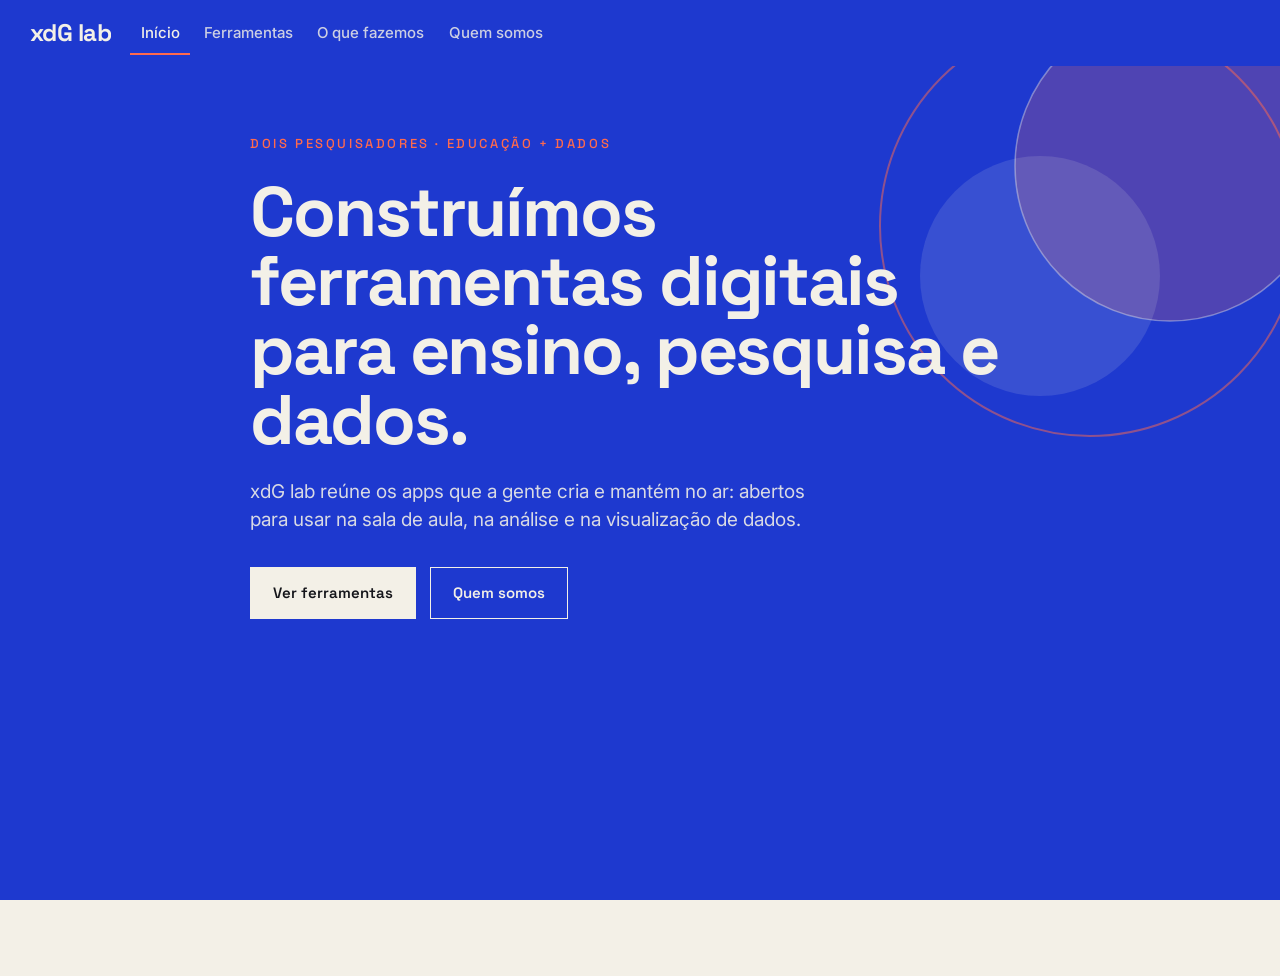
==== index.html @ 33dba86f "Deploy inicial do site xdG lab (gh-pages)" ====
<!DOCTYPE html>
<html xmlns="http://www.w3.org/1999/xhtml" lang="pt-BR" xml:lang="pt-BR"><head>

<meta charset="utf-8">
<meta name="generator" content="quarto-1.9.38">

<meta name="viewport" content="width=device-width, initial-scale=1.0, user-scalable=yes">


<title>xdG lab — ferramentas digitais para ensino, pesquisa e dados – xdG lab</title>
<style>
/* Default styles provided by pandoc.
** See https://pandoc.org/MANUAL.html#variables-for-html for config info.
*/
code{white-space: pre-wrap;}
span.smallcaps{font-variant: small-caps;}
div.columns{display: flex; gap: min(4vw, 1.5em);}
div.column{flex: auto; overflow-x: auto;}
div.hanging-indent{margin-left: 1.5em; text-indent: -1.5em;}
ul.task-list{list-style: none;}
ul.task-list li input[type="checkbox"] {
  width: 0.8em;
  margin: 0 0.8em 0.2em -1em; /* quarto-specific, see https://github.com/quarto-dev/quarto-cli/issues/4556 */ 
  vertical-align: middle;
}
</style>


<script src="site_libs/quarto-nav/quarto-nav.js"></script>
<script src="site_libs/clipboard/clipboard.min.js"></script>
<script src="site_libs/quarto-search/autocomplete.umd.js"></script>
<script src="site_libs/quarto-search/fuse.min.js"></script>
<script src="site_libs/quarto-search/quarto-search.js"></script>
<meta name="quarto:offset" content="./">
<script src="site_libs/quarto-html/quarto.js" type="module"></script>
<script src="site_libs/quarto-html/tabsets/tabsets.js" type="module"></script>
<script src="site_libs/quarto-html/popper.min.js"></script>
<script src="site_libs/quarto-html/tippy.umd.min.js"></script>
<script src="site_libs/quarto-html/anchor.min.js"></script>
<link href="site_libs/quarto-html/tippy.css" rel="stylesheet">
<link href="site_libs/quarto-html/quarto-syntax-highlighting-15634bcf2e68342d4ad2dfa704d543f6.css" rel="stylesheet" id="quarto-text-highlighting-styles">
<script src="site_libs/bootstrap/bootstrap.min.js"></script>
<link href="site_libs/bootstrap/bootstrap-icons.css" rel="stylesheet">
<link href="site_libs/bootstrap/bootstrap-c46c8cdd0ea14adbdbddeba0105f7c5a.min.css" rel="stylesheet" append-hash="true" id="quarto-bootstrap" data-mode="light">
<script id="quarto-search-options" type="application/json">{
  "location": "navbar",
  "copy-button": false,
  "collapse-after": 3,
  "panel-placement": "end",
  "type": "overlay",
  "limit": 50,
  "keyboard-shortcut": [
    "f",
    "/",
    "s"
  ],
  "show-item-context": false,
  "language": {
    "search-no-results-text": "Nenhum resultado",
    "search-matching-documents-text": "documentos correspondentes",
    "search-copy-link-title": "Copiar link para a busca",
    "search-hide-matches-text": "Esconder correspondências adicionais",
    "search-more-match-text": "mais correspondência neste documento",
    "search-more-matches-text": "mais correspondências neste documento",
    "search-clear-button-title": "Limpar",
    "search-text-placeholder": "",
    "search-detached-cancel-button-title": "Cancelar",
    "search-submit-button-title": "Enviar",
    "search-label": "Procurar"
  }
}</script>


</head>

<body class="nav-fixed quarto-light">

<div id="quarto-search-results"></div>
  <header id="quarto-header" class="headroom fixed-top">
    <nav class="navbar navbar-expand-lg " data-bs-theme="dark">
      <div class="navbar-container container-fluid">
      <div class="navbar-brand-container mx-auto">
    <a class="navbar-brand" href="./index.html">
    <span class="navbar-title">xdG lab</span>
    </a>
  </div>
            <div id="quarto-search" class="" title="Procurar"></div>
          <button class="navbar-toggler" type="button" data-bs-toggle="collapse" data-bs-target="#navbarCollapse" aria-controls="navbarCollapse" role="menu" aria-expanded="false" aria-label="Alternar de navegação" onclick="if (window.quartoToggleHeadroom) { window.quartoToggleHeadroom(); }">
  <span class="navbar-toggler-icon"></span>
</button>
          <div class="collapse navbar-collapse" id="navbarCollapse">
            <ul class="navbar-nav navbar-nav-scroll me-auto">
  <li class="nav-item">
    <a class="nav-link active" href="./index.html" aria-current="page"> 
<span class="menu-text">Início</span></a>
  </li>  
  <li class="nav-item">
    <a class="nav-link" href="./ferramentas.html"> 
<span class="menu-text">Ferramentas</span></a>
  </li>  
  <li class="nav-item">
    <a class="nav-link" href="./fazemos.html"> 
<span class="menu-text">O que fazemos</span></a>
  </li>  
  <li class="nav-item">
    <a class="nav-link" href="./quem.html"> 
<span class="menu-text">Quem somos</span></a>
  </li>  
</ul>
          </div> <!-- /navcollapse -->
            <div class="quarto-navbar-tools">
</div>
      </div> <!-- /container-fluid -->
    </nav>
</header>
<!-- content -->
<div id="quarto-content" class="quarto-container page-columns page-rows-contents page-layout-full page-navbar">
<!-- sidebar -->
<!-- margin-sidebar -->
    
<!-- main -->
<main class="content column-page" id="quarto-document-content"><header id="title-block-header" class="quarto-title-block"></header>




<div class="band home">
  <svg class="motif" width="560" height="560" viewbox="0 0 560 560" fill="none" aria-hidden="true">
    <circle cx="280" cy="280" r="210" stroke="#FF6A4D" stroke-width="2" opacity="0.5"></circle>
    <circle cx="360" cy="220" r="155" fill="#FF6A4D" opacity="0.22"></circle>
    <circle cx="230" cy="330" r="120" fill="#F3F0E7" opacity="0.12"></circle>
    <circle cx="360" cy="220" r="155" stroke="#F3F0E7" stroke-width="1.5" opacity="0.4"></circle>
  </svg>
  <div class="wrap band-inner">
    <div class="kicker">Dois pesquisadores · educação + dados</div>
    <h1>Construímos ferramentas digitais para ensino, pesquisa e dados.</h1>
    <p>xdG lab reúne os apps que a gente cria e mantém no ar: abertos para usar na sala de aula, na análise e na visualização de dados.</p>
    <div class="btn-row">
      <a class="btn-xdg" href="ferramentas.html">Ver ferramentas</a>
      <a class="btn-xdg ghost" href="quem.html">Quem somos</a>
    </div>
  </div>
</div>



</main> <!-- /main -->
<script id="quarto-html-after-body" type="application/javascript">
  window.document.addEventListener("DOMContentLoaded", function (event) {
    const icon = "";
    const anchorJS = new window.AnchorJS();
    anchorJS.options = {
      placement: 'right',
      icon: icon
    };
    anchorJS.add('.anchored');
    const isCodeAnnotation = (el) => {
      for (const clz of el.classList) {
        if (clz.startsWith('code-annotation-')) {                     
          return true;
        }
      }
      return false;
    }
    const onCopySuccess = function(e) {
      // button target
      const button = e.trigger;
      // don't keep focus
      button.blur();
      // flash "checked"
      button.classList.add('code-copy-button-checked');
      var currentTitle = button.getAttribute("title");
      button.setAttribute("title", "Copiada");
      let tooltip;
      if (window.bootstrap) {
        button.setAttribute("data-bs-toggle", "tooltip");
        button.setAttribute("data-bs-placement", "left");
        button.setAttribute("data-bs-title", "Copiada");
        tooltip = new bootstrap.Tooltip(button, 
          { trigger: "manual", 
            customClass: "code-copy-button-tooltip",
            offset: [0, -8]});
        tooltip.show();    
      }
      setTimeout(function() {
        if (tooltip) {
          tooltip.hide();
          button.removeAttribute("data-bs-title");
          button.removeAttribute("data-bs-toggle");
          button.removeAttribute("data-bs-placement");
        }
        button.setAttribute("title", currentTitle);
        button.classList.remove('code-copy-button-checked');
      }, 1000);
      // clear code selection
      e.clearSelection();
    }
    const getTextToCopy = function(trigger) {
      const outerScaffold = trigger.parentElement.cloneNode(true);
      const codeEl = outerScaffold.querySelector('code');
      for (const childEl of codeEl.children) {
        if (isCodeAnnotation(childEl)) {
          childEl.remove();
        }
      }
      return codeEl.innerText;
    }
    const clipboard = new window.ClipboardJS('.code-copy-button:not([data-in-quarto-modal])', {
      text: getTextToCopy
    });
    clipboard.on('success', onCopySuccess);
    if (window.document.getElementById('quarto-embedded-source-code-modal')) {
      const clipboardModal = new window.ClipboardJS('.code-copy-button[data-in-quarto-modal]', {
        text: getTextToCopy,
        container: window.document.getElementById('quarto-embedded-source-code-modal')
      });
      clipboardModal.on('success', onCopySuccess);
    }
      var localhostRegex = new RegExp(/^(?:http|https):\/\/localhost\:?[0-9]*\//);
      var mailtoRegex = new RegExp(/^mailto:/);
        var filterRegex = new RegExp("https:\/\/xdglab\.dev");
      var isInternal = (href) => {
          return filterRegex.test(href) || localhostRegex.test(href) || mailtoRegex.test(href);
      }
      // Inspect non-navigation links and adorn them if external
     var links = window.document.querySelectorAll('a[href]:not(.nav-link):not(.navbar-brand):not(.toc-action):not(.sidebar-link):not(.sidebar-item-toggle):not(.pagination-link):not(.no-external):not([aria-hidden]):not(.dropdown-item):not(.quarto-navigation-tool):not(.about-link)');
      for (var i=0; i<links.length; i++) {
        const link = links[i];
        if (!isInternal(link.href)) {
          // undo the damage that might have been done by quarto-nav.js in the case of
          // links that we want to consider external
          if (link.dataset.originalHref !== undefined) {
            link.href = link.dataset.originalHref;
          }
        }
      }
    function tippyHover(el, contentFn, onTriggerFn, onUntriggerFn) {
      const config = {
        allowHTML: true,
        maxWidth: 500,
        delay: 100,
        arrow: false,
        appendTo: function(el) {
            return el.parentElement;
        },
        interactive: true,
        interactiveBorder: 10,
        theme: 'quarto',
        placement: 'bottom-start',
      };
      if (contentFn) {
        config.content = contentFn;
      }
      if (onTriggerFn) {
        config.onTrigger = onTriggerFn;
      }
      if (onUntriggerFn) {
        config.onUntrigger = onUntriggerFn;
      }
      window.tippy(el, config); 
    }
    const noterefs = window.document.querySelectorAll('a[role="doc-noteref"]');
    for (var i=0; i<noterefs.length; i++) {
      const ref = noterefs[i];
      tippyHover(ref, function() {
        // use id or data attribute instead here
        let href = ref.getAttribute('data-footnote-href') || ref.getAttribute('href');
        try { href = new URL(href).hash; } catch {}
        const id = href.replace(/^#\/?/, "");
        const note = window.document.getElementById(id);
        if (note) {
          return note.innerHTML;
        } else {
          return "";
        }
      });
    }
    const xrefs = window.document.querySelectorAll('a.quarto-xref');
    const processXRef = (id, note) => {
      // Strip column container classes
      const stripColumnClz = (el) => {
        el.classList.remove("page-full", "page-columns");
        if (el.children) {
          for (const child of el.children) {
            stripColumnClz(child);
          }
        }
      }
      stripColumnClz(note)
      if (id === null || id.startsWith('sec-')) {
        // Special case sections, only their first couple elements
        const container = document.createElement("div");
        if (note.children && note.children.length > 2) {
          container.appendChild(note.children[0].cloneNode(true));
          for (let i = 1; i < note.children.length; i++) {
            const child = note.children[i];
            if (child.tagName === "P" && child.innerText === "") {
              continue;
            } else {
              container.appendChild(child.cloneNode(true));
              break;
            }
          }
          if (window.Quarto?.typesetMath) {
            window.Quarto.typesetMath(container);
          }
          return container.innerHTML
        } else {
          if (window.Quarto?.typesetMath) {
            window.Quarto.typesetMath(note);
          }
          return note.innerHTML;
        }
      } else {
        // Remove any anchor links if they are present
        const anchorLink = note.querySelector('a.anchorjs-link');
        if (anchorLink) {
          anchorLink.remove();
        }
        if (window.Quarto?.typesetMath) {
          window.Quarto.typesetMath(note);
        }
        if (note.classList.contains("callout")) {
          return note.outerHTML;
        } else {
          return note.innerHTML;
        }
      }
    }
    for (var i=0; i<xrefs.length; i++) {
      const xref = xrefs[i];
      tippyHover(xref, undefined, function(instance) {
        instance.disable();
        let url = xref.getAttribute('href');
        let hash = undefined; 
        if (url.startsWith('#')) {
          hash = url;
        } else {
          try { hash = new URL(url).hash; } catch {}
        }
        if (hash) {
          const id = hash.replace(/^#\/?/, "");
          const note = window.document.getElementById(id);
          if (note !== null) {
            try {
              const html = processXRef(id, note.cloneNode(true));
              instance.setContent(html);
            } finally {
              instance.enable();
              instance.show();
            }
          } else {
            // See if we can fetch this
            fetch(url.split('#')[0])
            .then(res => res.text())
            .then(html => {
              const parser = new DOMParser();
              const htmlDoc = parser.parseFromString(html, "text/html");
              const note = htmlDoc.getElementById(id);
              if (note !== null) {
                const html = processXRef(id, note);
                instance.setContent(html);
              } 
            }).finally(() => {
              instance.enable();
              instance.show();
            });
          }
        } else {
          // See if we can fetch a full url (with no hash to target)
          // This is a special case and we should probably do some content thinning / targeting
          fetch(url)
          .then(res => res.text())
          .then(html => {
            const parser = new DOMParser();
            const htmlDoc = parser.parseFromString(html, "text/html");
            const note = htmlDoc.querySelector('main.content');
            if (note !== null) {
              // This should only happen for chapter cross references
              // (since there is no id in the URL)
              // remove the first header
              if (note.children.length > 0 && note.children[0].tagName === "HEADER") {
                note.children[0].remove();
              }
              const html = processXRef(null, note);
              instance.setContent(html);
            } 
          }).finally(() => {
            instance.enable();
            instance.show();
          });
        }
      }, function(instance) {
      });
    }
        let selectedAnnoteEl;
        const selectorForAnnotation = ( cell, annotation) => {
          let cellAttr = 'data-code-cell="' + cell + '"';
          let lineAttr = 'data-code-annotation="' +  annotation + '"';
          const selector = 'span[' + cellAttr + '][' + lineAttr + ']';
          return selector;
        }
        const selectCodeLines = (annoteEl) => {
          const doc = window.document;
          const targetCell = annoteEl.getAttribute("data-target-cell");
          const targetAnnotation = annoteEl.getAttribute("data-target-annotation");
          const annoteSpan = window.document.querySelector(selectorForAnnotation(targetCell, targetAnnotation));
          const lines = annoteSpan.getAttribute("data-code-lines").split(",");
          const lineIds = lines.map((line) => {
            return targetCell + "-" + line;
          })
          let top = null;
          let height = null;
          let parent = null;
          if (lineIds.length > 0) {
              //compute the position of the single el (top and bottom and make a div)
              const el = window.document.getElementById(lineIds[0]);
              top = el.offsetTop;
              height = el.offsetHeight;
              parent = el.parentElement.parentElement;
            if (lineIds.length > 1) {
              const lastEl = window.document.getElementById(lineIds[lineIds.length - 1]);
              const bottom = lastEl.offsetTop + lastEl.offsetHeight;
              height = bottom - top;
            }
            if (top !== null && height !== null && parent !== null) {
              // cook up a div (if necessary) and position it 
              let div = window.document.getElementById("code-annotation-line-highlight");
              if (div === null) {
                div = window.document.createElement("div");
                div.setAttribute("id", "code-annotation-line-highlight");
                div.style.position = 'absolute';
                parent.appendChild(div);
              }
              div.style.top = top - 2 + "px";
              div.style.height = height + 4 + "px";
              div.style.left = 0;
              let gutterDiv = window.document.getElementById("code-annotation-line-highlight-gutter");
              if (gutterDiv === null) {
                gutterDiv = window.document.createElement("div");
                gutterDiv.setAttribute("id", "code-annotation-line-highlight-gutter");
                gutterDiv.style.position = 'absolute';
                const codeCell = window.document.getElementById(targetCell);
                const gutter = codeCell.querySelector('.code-annotation-gutter');
                gutter.appendChild(gutterDiv);
              }
              gutterDiv.style.top = top - 2 + "px";
              gutterDiv.style.height = height + 4 + "px";
            }
            selectedAnnoteEl = annoteEl;
          }
        };
        const unselectCodeLines = () => {
          const elementsIds = ["code-annotation-line-highlight", "code-annotation-line-highlight-gutter"];
          elementsIds.forEach((elId) => {
            const div = window.document.getElementById(elId);
            if (div) {
              div.remove();
            }
          });
          selectedAnnoteEl = undefined;
        };
          // Handle positioning of the toggle
      window.addEventListener(
        "resize",
        throttle(() => {
          elRect = undefined;
          if (selectedAnnoteEl) {
            selectCodeLines(selectedAnnoteEl);
          }
        }, 10)
      );
      function throttle(fn, ms) {
      let throttle = false;
      let timer;
        return (...args) => {
          if(!throttle) { // first call gets through
              fn.apply(this, args);
              throttle = true;
          } else { // all the others get throttled
              if(timer) clearTimeout(timer); // cancel #2
              timer = setTimeout(() => {
                fn.apply(this, args);
                timer = throttle = false;
              }, ms);
          }
        };
      }
        // Attach click handler to the DT
        const annoteDls = window.document.querySelectorAll('dt[data-target-cell]');
        for (const annoteDlNode of annoteDls) {
          annoteDlNode.addEventListener('click', (event) => {
            const clickedEl = event.target;
            if (clickedEl !== selectedAnnoteEl) {
              unselectCodeLines();
              const activeEl = window.document.querySelector('dt[data-target-cell].code-annotation-active');
              if (activeEl) {
                activeEl.classList.remove('code-annotation-active');
              }
              selectCodeLines(clickedEl);
              clickedEl.classList.add('code-annotation-active');
            } else {
              // Unselect the line
              unselectCodeLines();
              clickedEl.classList.remove('code-annotation-active');
            }
          });
        }
    const findCites = (el) => {
      const parentEl = el.parentElement;
      if (parentEl) {
        const cites = parentEl.dataset.cites;
        if (cites) {
          return {
            el,
            cites: cites.split(' ')
          };
        } else {
          return findCites(el.parentElement)
        }
      } else {
        return undefined;
      }
    };
    var bibliorefs = window.document.querySelectorAll('a[role="doc-biblioref"]');
    for (var i=0; i<bibliorefs.length; i++) {
      const ref = bibliorefs[i];
      const citeInfo = findCites(ref);
      if (citeInfo) {
        tippyHover(citeInfo.el, function() {
          var popup = window.document.createElement('div');
          citeInfo.cites.forEach(function(cite) {
            var citeDiv = window.document.createElement('div');
            citeDiv.classList.add('hanging-indent');
            citeDiv.classList.add('csl-entry');
            var biblioDiv = window.document.getElementById('ref-' + cite);
            if (biblioDiv) {
              citeDiv.innerHTML = biblioDiv.innerHTML;
            }
            popup.appendChild(citeDiv);
          });
          return popup.innerHTML;
        });
      }
    }
  });
  </script>
</div> <!-- /content -->
<footer class="footer">
  <div class="nav-footer">
    <div class="nav-footer-left">
<p>xdG lab · xdglab.dev</p>
</div>   
    <div class="nav-footer-center">
      &nbsp;
    </div>
    <div class="nav-footer-right">
<p>Gabriel Fortes · Leonardo Soares e Silva</p>
</div>
  </div>
</footer>




</body></html>
---- site_libs/quarto-html/tippy.css ----
.tippy-box[data-animation=fade][data-state=hidden]{opacity:0}[data-tippy-root]{max-width:calc(100vw - 10px)}.tippy-box{position:relative;background-color:#333;color:#fff;border-radius:4px;font-size:14px;line-height:1.4;white-space:normal;outline:0;transition-property:transform,visibility,opacity}.tippy-box[data-placement^=top]>.tippy-arrow{bottom:0}.tippy-box[data-placement^=top]>.tippy-arrow:before{bottom:-7px;left:0;border-width:8px 8px 0;border-top-color:initial;transform-origin:center top}.tippy-box[data-placement^=bottom]>.tippy-arrow{top:0}.tippy-box[data-placement^=bottom]>.tippy-arrow:before{top:-7px;left:0;border-width:0 8px 8px;border-bottom-color:initial;transform-origin:center bottom}.tippy-box[data-placement^=left]>.tippy-arrow{right:0}.tippy-box[data-placement^=left]>.tippy-arrow:before{border-width:8px 0 8px 8px;border-left-color:initial;right:-7px;transform-origin:center left}.tippy-box[data-placement^=right]>.tippy-arrow{left:0}.tippy-box[data-placement^=right]>.tippy-arrow:before{left:-7px;border-width:8px 8px 8px 0;border-right-color:initial;transform-origin:center right}.tippy-box[data-inertia][data-state=visible]{transition-timing-function:cubic-bezier(.54,1.5,.38,1.11)}.tippy-arrow{width:16px;height:16px;color:#333}.tippy-arrow:before{content:"";position:absolute;border-color:transparent;border-style:solid}.tippy-content{position:relative;padding:5px 9px;z-index:1}
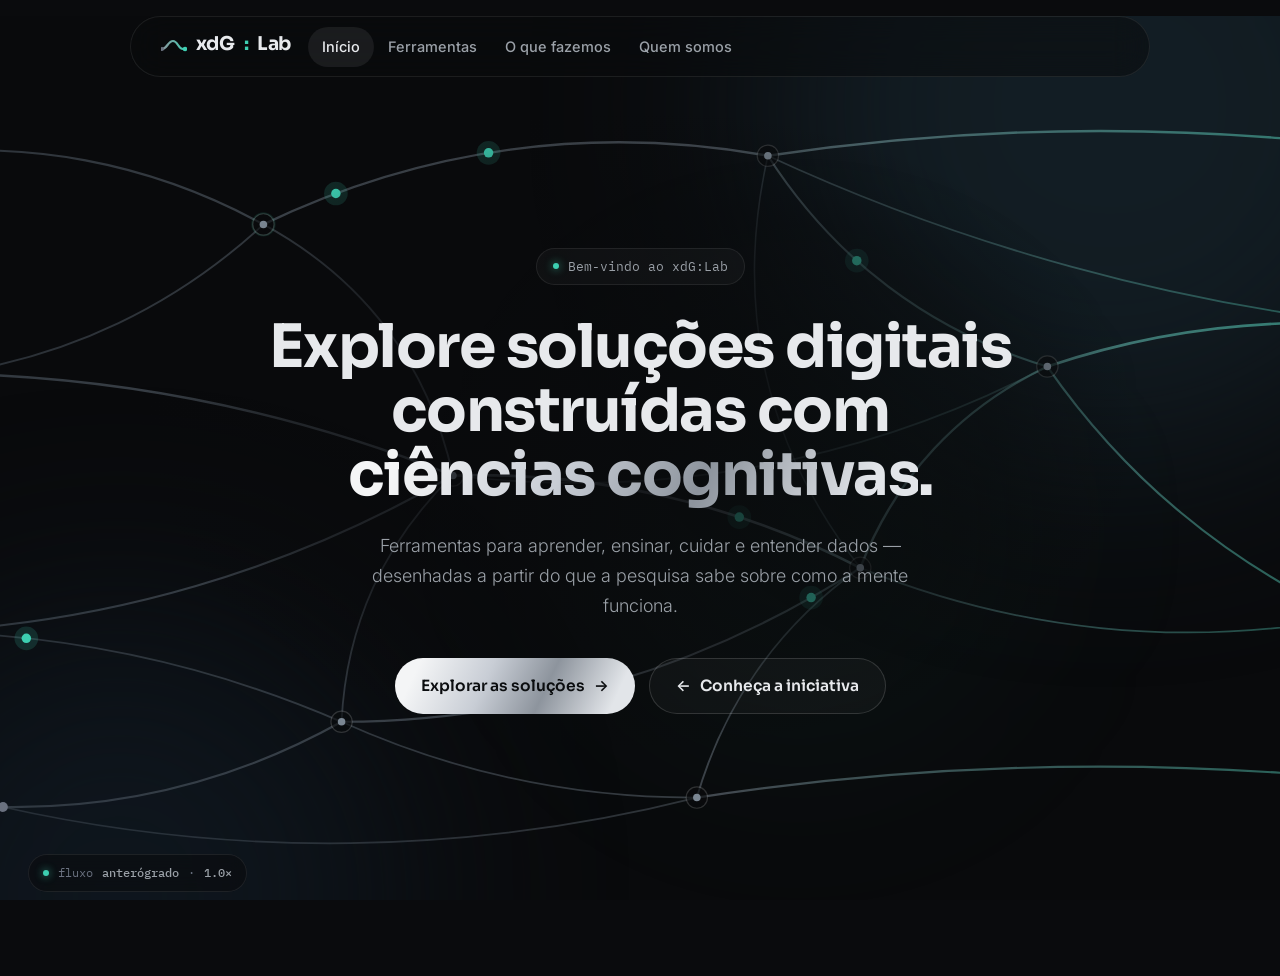
==== commit 7c227d2c: "Built site for gh-pages" ====
--- a/index.html
+++ b/index.html
@@ -7,7 +7,7 @@
 <meta name="viewport" content="width=device-width, initial-scale=1.0, user-scalable=yes">
 
 
-<title>xdG lab — ferramentas digitais para ensino, pesquisa e dados – xdG lab</title>
+<title>xdG:Lab — soluções digitais construídas com ciências cognitivas – xdG:Lab</title>
 <style>
 /* Default styles provided by pandoc.
 ** See https://pandoc.org/MANUAL.html#variables-for-html for config info.
@@ -27,34 +27,19 @@
 
 
 <script src="site_libs/quarto-nav/quarto-nav.js"></script>
+<link href="./assets/favicon.svg" rel="icon" type="image/svg+xml">
 <script src="site_libs/clipboard/clipboard.min.js"></script>
-<script src="site_libs/quarto-search/autocomplete.umd.js"></script>
-<script src="site_libs/quarto-search/fuse.min.js"></script>
-<script src="site_libs/quarto-search/quarto-search.js"></script>
-<meta name="quarto:offset" content="./">
 <script src="site_libs/quarto-html/quarto.js" type="module"></script>
 <script src="site_libs/quarto-html/tabsets/tabsets.js" type="module"></script>
 <script src="site_libs/quarto-html/popper.min.js"></script>
 <script src="site_libs/quarto-html/tippy.umd.min.js"></script>
 <script src="site_libs/quarto-html/anchor.min.js"></script>
 <link href="site_libs/quarto-html/tippy.css" rel="stylesheet">
-<link href="site_libs/quarto-html/quarto-syntax-highlighting-15634bcf2e68342d4ad2dfa704d543f6.css" rel="stylesheet" id="quarto-text-highlighting-styles">
+<link href="site_libs/quarto-html/quarto-syntax-highlighting-dark-9e5dea15725d1dadfc448f6c22449bb8.css" rel="stylesheet" id="quarto-text-highlighting-styles">
 <script src="site_libs/bootstrap/bootstrap.min.js"></script>
 <link href="site_libs/bootstrap/bootstrap-icons.css" rel="stylesheet">
-<link href="site_libs/bootstrap/bootstrap-c46c8cdd0ea14adbdbddeba0105f7c5a.min.css" rel="stylesheet" append-hash="true" id="quarto-bootstrap" data-mode="light">
+<link href="site_libs/bootstrap/bootstrap-858a66b7490a17a7d3093906fb825fa9.min.css" rel="stylesheet" append-hash="true" id="quarto-bootstrap" data-mode="dark">
 <script id="quarto-search-options" type="application/json">{
-  "location": "navbar",
-  "copy-button": false,
-  "collapse-after": 3,
-  "panel-placement": "end",
-  "type": "overlay",
-  "limit": 50,
-  "keyboard-shortcut": [
-    "f",
-    "/",
-    "s"
-  ],
-  "show-item-context": false,
   "language": {
     "search-no-results-text": "Nenhum resultado",
     "search-matching-documents-text": "documentos correspondentes",
@@ -71,6 +56,16 @@
 }</script>
 
 
+<meta property="og:title" content="xdG:Lab — soluções digitais construídas com ciências cognitivas">
+<meta property="og:image" content="https://gabrielfortes-xdglab.github.io/assets/og.png">
+<meta property="og:site_name" content="xdG:Lab">
+<meta property="og:image:height" content="630">
+<meta property="og:image:width" content="1200">
+<meta name="twitter:title" content="xdG:Lab — soluções digitais construídas com ciências cognitivas">
+<meta name="twitter:image" content="https://gabrielfortes-xdglab.github.io/assets/og.png">
+<meta name="twitter:image-height" content="630">
+<meta name="twitter:image-width" content="1200">
+<meta name="twitter:card" content="summary_large_image">
 </head>
 
 <body class="nav-fixed quarto-light">
@@ -81,10 +76,9 @@
       <div class="navbar-container container-fluid">
       <div class="navbar-brand-container mx-auto">
     <a class="navbar-brand" href="./index.html">
-    <span class="navbar-title">xdG lab</span>
+    <span class="navbar-title">xdG:Lab</span>
     </a>
   </div>
-            <div id="quarto-search" class="" title="Procurar"></div>
           <button class="navbar-toggler" type="button" data-bs-toggle="collapse" data-bs-target="#navbarCollapse" aria-controls="navbarCollapse" role="menu" aria-expanded="false" aria-label="Alternar de navegação" onclick="if (window.quartoToggleHeadroom) { window.quartoToggleHeadroom(); }">
   <span class="navbar-toggler-icon"></span>
 </button>
@@ -125,26 +119,36 @@
 
 
 <div class="band home">
-  <svg class="motif" width="560" height="560" viewbox="0 0 560 560" fill="none" aria-hidden="true">
-    <circle cx="280" cy="280" r="210" stroke="#FF6A4D" stroke-width="2" opacity="0.5"></circle>
-    <circle cx="360" cy="220" r="155" fill="#FF6A4D" opacity="0.22"></circle>
-    <circle cx="230" cy="330" r="120" fill="#F3F0E7" opacity="0.12"></circle>
-    <circle cx="360" cy="220" r="155" stroke="#F3F0E7" stroke-width="1.5" opacity="0.4"></circle>
-  </svg>
-  <div class="wrap band-inner">
-    <div class="kicker">Dois pesquisadores · educação + dados</div>
-    <h1>Construímos ferramentas digitais para ensino, pesquisa e dados.</h1>
-    <p>xdG lab reúne os apps que a gente cria e mantém no ar: abertos para usar na sala de aula, na análise e na visualização de dados.</p>
+  <div class="fog"><i class="f1"></i><i class="f2"></i><i class="f3"></i></div>
+
+  <!-- A REDE: circuito × rede neural — fontes de aço à esquerda,
+       núcleos de encontro no centro, terminais de sinal à direita.
+       Conteúdo gerado por assets/js/network.js -->
+  <svg class="flownet" data-animate="pulses" viewbox="0 0 1440 760" preserveaspectratio="xMidYMid slice" fill="none" aria-hidden="true"></svg>
+
+  <div class="veil"></div>
+
+  <div class="hero-inner">
+    <div class="hello"><span class="dot"></span> Bem-vindo ao xdG:Lab</div>
+    <h1>Explore soluções digitais construídas com <span class="metal">ciências cognitivas</span>.</h1>
+    <p class="lead">Ferramentas para aprender, ensinar, cuidar e entender dados — desenhadas a partir do que a pesquisa sabe sobre como a mente funciona.</p>
     <div class="btn-row">
-      <a class="btn-xdg" href="ferramentas.html">Ver ferramentas</a>
-      <a class="btn-xdg ghost" href="quem.html">Quem somos</a>
+      <a class="btn-xdg" id="btn-explore" href="ferramentas.html">Explorar as soluções <span class="arr fwd">→</span></a>
+      <a class="btn-xdg ghost" id="btn-initiative" href="quem.html"><span class="arr bck">←</span> Conheça a iniciativa</a>
     </div>
   </div>
+
+  <!-- telemetria: o estado do fluxo, em linguagem de laboratório -->
+  <div class="telemetry" aria-hidden="true">
+    <span class="led"></span>
+    fluxo <b id="tele-dir">anterógrado</b> · <b id="tele-speed">1.0×</b>
+  </div>
 </div>
 
 
 
 </main> <!-- /main -->
+<script src="assets/js/network.js" defer=""></script>
 <script id="quarto-html-after-body" type="application/javascript">
   window.document.addEventListener("DOMContentLoaded", function (event) {
     const icon = "";
@@ -218,7 +222,7 @@
     }
       var localhostRegex = new RegExp(/^(?:http|https):\/\/localhost\:?[0-9]*\//);
       var mailtoRegex = new RegExp(/^mailto:/);
-        var filterRegex = new RegExp("https:\/\/xdglab\.dev");
+        var filterRegex = new RegExp("https:\/\/gabrielfortes-xdglab\.github\.io");
       var isInternal = (href) => {
           return filterRegex.test(href) || localhostRegex.test(href) || mailtoRegex.test(href);
       }
@@ -549,7 +553,7 @@
 <footer class="footer">
   <div class="nav-footer">
     <div class="nav-footer-left">
-<p>xdG lab · xdglab.dev</p>
+<p>xdG:Lab · xdglab.dev</p>
 </div>   
     <div class="nav-footer-center">
       &nbsp;
--- a/site_libs/quarto-html/quarto-syntax-highlighting-dark-9e5dea15725d1dadfc448f6c22449bb8.css
+++ b/site_libs/quarto-html/quarto-syntax-highlighting-dark-9e5dea15725d1dadfc448f6c22449bb8.css
@@ -0,0 +1,219 @@
+/* quarto syntax highlight colors */
+:root {
+  --quarto-hl-al-color: #f07178;
+  --quarto-hl-an-color: #d4d0ab;
+  --quarto-hl-at-color: #00e0e0;
+  --quarto-hl-bn-color: #d4d0ab;
+  --quarto-hl-bu-color: #abe338;
+  --quarto-hl-ch-color: #abe338;
+  --quarto-hl-co-color: #f8f8f2;
+  --quarto-hl-cv-color: #ffd700;
+  --quarto-hl-cn-color: #ffd700;
+  --quarto-hl-cf-color: #ffa07a;
+  --quarto-hl-dt-color: #ffa07a;
+  --quarto-hl-dv-color: #d4d0ab;
+  --quarto-hl-do-color: #f8f8f2;
+  --quarto-hl-er-color: #f07178;
+  --quarto-hl-ex-color: #00e0e0;
+  --quarto-hl-fl-color: #d4d0ab;
+  --quarto-hl-fu-color: #ffa07a;
+  --quarto-hl-im-color: #abe338;
+  --quarto-hl-in-color: #d4d0ab;
+  --quarto-hl-kw-color: #ffa07a;
+  --quarto-hl-op-color: #ffa07a;
+  --quarto-hl-ot-color: #00e0e0;
+  --quarto-hl-pp-color: #dcc6e0;
+  --quarto-hl-re-color: #00e0e0;
+  --quarto-hl-sc-color: #abe338;
+  --quarto-hl-ss-color: #abe338;
+  --quarto-hl-st-color: #abe338;
+  --quarto-hl-va-color: #00e0e0;
+  --quarto-hl-vs-color: #abe338;
+  --quarto-hl-wa-color: #dcc6e0;
+}
+
+/* other quarto variables */
+:root {
+  --quarto-font-monospace: "IBM Plex Mono", SFMono-Regular, Menlo, monospace;
+}
+
+/* syntax highlight based on Pandoc's rules */
+pre > code.sourceCode > span {
+  color: #f8f8f2;
+}
+
+code.sourceCode > span {
+  color: #f8f8f2;
+}
+
+div.sourceCode,
+div.sourceCode pre.sourceCode {
+  color: #f8f8f2;
+}
+
+/* Normal */
+code span {
+  color: #f8f8f2;
+}
+
+/* Alert */
+code span.al {
+  color: #f07178;
+}
+
+/* Annotation */
+code span.an {
+  color: #d4d0ab;
+}
+
+/* Attribute */
+code span.at {
+  color: #00e0e0;
+}
+
+/* BaseN */
+code span.bn {
+  color: #d4d0ab;
+}
+
+/* BuiltIn */
+code span.bu {
+  color: #abe338;
+}
+
+/* ControlFlow */
+code span.cf {
+  font-weight: bold;
+  color: #ffa07a;
+}
+
+/* Char */
+code span.ch {
+  color: #abe338;
+}
+
+/* Constant */
+code span.cn {
+  color: #ffd700;
+}
+
+/* Comment */
+code span.co {
+  font-style: italic;
+  color: #f8f8f2;
+}
+
+/* CommentVar */
+code span.cv {
+  color: #ffd700;
+}
+
+/* Documentation */
+code span.do {
+  color: #f8f8f2;
+}
+
+/* DataType */
+code span.dt {
+  color: #ffa07a;
+}
+
+/* DecVal */
+code span.dv {
+  color: #d4d0ab;
+}
+
+/* Error */
+code span.er {
+  color: #f07178;
+  text-decoration: underline;
+}
+
+/* Extension */
+code span.ex {
+  font-weight: bold;
+  color: #00e0e0;
+}
+
+/* Float */
+code span.fl {
+  color: #d4d0ab;
+}
+
+/* Function */
+code span.fu {
+  color: #ffa07a;
+}
+
+/* Import */
+code span.im {
+  color: #abe338;
+}
+
+/* Information */
+code span.in {
+  color: #d4d0ab;
+}
+
+/* Keyword */
+code span.kw {
+  font-weight: bold;
+  color: #ffa07a;
+}
+
+/* Operator */
+code span.op {
+  color: #ffa07a;
+}
+
+/* Other */
+code span.ot {
+  color: #00e0e0;
+}
+
+/* Preprocessor */
+code span.pp {
+  color: #dcc6e0;
+}
+
+/* RegionMarker */
+code span.re {
+  background-color: #f8f8f2;
+  color: #00e0e0;
+}
+
+/* SpecialChar */
+code span.sc {
+  color: #abe338;
+}
+
+/* SpecialString */
+code span.ss {
+  color: #abe338;
+}
+
+/* String */
+code span.st {
+  color: #abe338;
+}
+
+/* Variable */
+code span.va {
+  color: #00e0e0;
+}
+
+/* VerbatimString */
+code span.vs {
+  color: #abe338;
+}
+
+/* Warning */
+code span.wa {
+  color: #dcc6e0;
+}
+
+.prevent-inlining {
+  content: "</";
+}
+
+/*# sourceMappingURL=01aa2f064a65a49c4c2d5d980c8dc139.css.map */
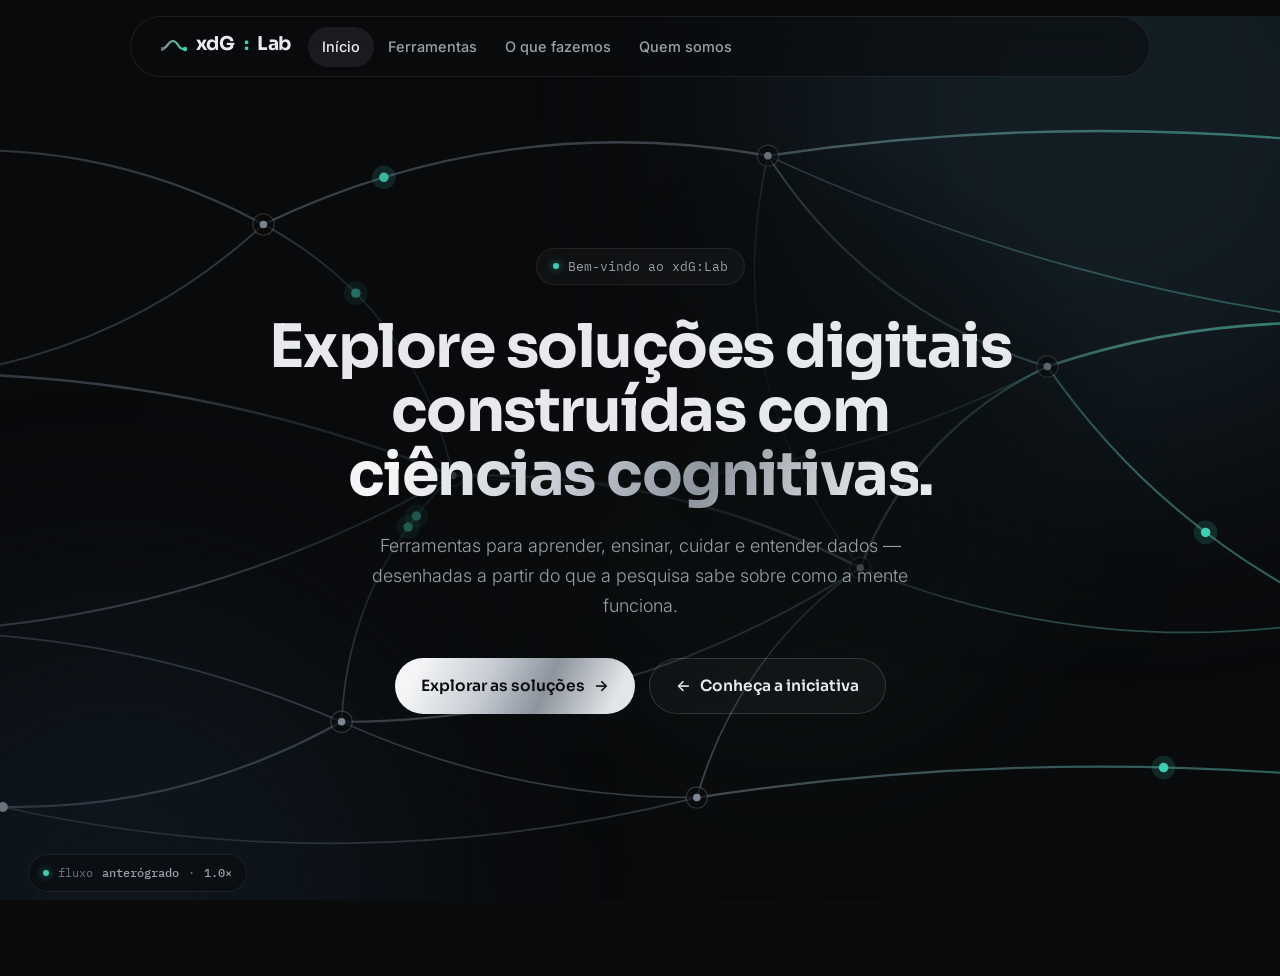
==== commit 9aabb750: "Built site for gh-pages" ====
--- a/index.html
+++ b/index.html
@@ -2,7 +2,7 @@
 <html xmlns="http://www.w3.org/1999/xhtml" lang="pt-BR" xml:lang="pt-BR"><head>
 
 <meta charset="utf-8">
-<meta name="generator" content="quarto-1.9.38">
+<meta name="generator" content="quarto-1.10.18">
 
 <meta name="viewport" content="width=device-width, initial-scale=1.0, user-scalable=yes">
 
@@ -12,10 +12,13 @@
 /* Default styles provided by pandoc.
 ** See https://pandoc.org/MANUAL.html#variables-for-html for config info.
 */
-code{white-space: pre-wrap;}
 span.smallcaps{font-variant: small-caps;}
-div.columns{display: flex; gap: min(4vw, 1.5em);}
-div.column{flex: auto; overflow-x: auto;}
+div.columns{display: flex; gap: 1.5em;}
+div.column{flex: auto;}
+@media screen {
+div.columns{gap: min(4vw, 1.5em);}
+div.column{overflow-x: auto;}
+}
 div.hanging-indent{margin-left: 1.5em; text-indent: -1.5em;}
 ul.task-list{list-style: none;}
 ul.task-list li input[type="checkbox"] {
@@ -35,10 +38,10 @@
 <script src="site_libs/quarto-html/tippy.umd.min.js"></script>
 <script src="site_libs/quarto-html/anchor.min.js"></script>
 <link href="site_libs/quarto-html/tippy.css" rel="stylesheet">
-<link href="site_libs/quarto-html/quarto-syntax-highlighting-dark-9e5dea15725d1dadfc448f6c22449bb8.css" rel="stylesheet" id="quarto-text-highlighting-styles">
+<link href="site_libs/quarto-html/quarto-syntax-highlighting-dark-c283ae31748ff8d5804672a352b4afb6.css" rel="stylesheet" id="quarto-text-highlighting-styles">
 <script src="site_libs/bootstrap/bootstrap.min.js"></script>
 <link href="site_libs/bootstrap/bootstrap-icons.css" rel="stylesheet">
-<link href="site_libs/bootstrap/bootstrap-858a66b7490a17a7d3093906fb825fa9.min.css" rel="stylesheet" append-hash="true" id="quarto-bootstrap" data-mode="dark">
+<link href="site_libs/bootstrap/bootstrap-eaffe168637be133a2b420ab5c98b8c2.min.css" rel="stylesheet" append-hash="true" id="quarto-bootstrap" data-mode="dark">
 <script id="quarto-search-options" type="application/json">{
   "language": {
     "search-no-results-text": "Nenhum resultado",
--- a/site_libs/quarto-html/quarto-syntax-highlighting-dark-c283ae31748ff8d5804672a352b4afb6.css
+++ b/site_libs/quarto-html/quarto-syntax-highlighting-dark-c283ae31748ff8d5804672a352b4afb6.css
@@ -0,0 +1,219 @@
+/* quarto syntax highlight colors */
+:root {
+  --quarto-hl-al-color: #f07178;
+  --quarto-hl-an-color: #d4d0ab;
+  --quarto-hl-at-color: #00e0e0;
+  --quarto-hl-bn-color: #d4d0ab;
+  --quarto-hl-bu-color: #abe338;
+  --quarto-hl-ch-color: #abe338;
+  --quarto-hl-co-color: #f8f8f2;
+  --quarto-hl-cv-color: #ffd700;
+  --quarto-hl-cn-color: #ffd700;
+  --quarto-hl-cf-color: #ffa07a;
+  --quarto-hl-dt-color: #ffa07a;
+  --quarto-hl-dv-color: #d4d0ab;
+  --quarto-hl-do-color: #f8f8f2;
+  --quarto-hl-er-color: #f07178;
+  --quarto-hl-ex-color: #00e0e0;
+  --quarto-hl-fl-color: #d4d0ab;
+  --quarto-hl-fu-color: #ffa07a;
+  --quarto-hl-im-color: #abe338;
+  --quarto-hl-in-color: #d4d0ab;
+  --quarto-hl-kw-color: #ffa07a;
+  --quarto-hl-op-color: #ffa07a;
+  --quarto-hl-ot-color: #00e0e0;
+  --quarto-hl-pp-color: #dcc6e0;
+  --quarto-hl-re-color: #00e0e0;
+  --quarto-hl-sc-color: #abe338;
+  --quarto-hl-ss-color: #abe338;
+  --quarto-hl-st-color: #abe338;
+  --quarto-hl-va-color: #00e0e0;
+  --quarto-hl-vs-color: #abe338;
+  --quarto-hl-wa-color: #dcc6e0;
+}
+
+/* other quarto variables */
+:root {
+  --quarto-font-monospace: "IBM Plex Mono", SFMono-Regular, Menlo, monospace;
+}
+
+/* syntax highlight based on Pandoc's rules */
+pre > code.sourceCode > span {
+  color: #f8f8f2;
+}
+
+code.sourceCode > span {
+  color: #f8f8f2;
+}
+
+div.sourceCode,
+div.sourceCode pre.sourceCode {
+  color: #f8f8f2;
+}
+
+/* Normal */
+code span {
+  color: #f8f8f2;
+}
+
+/* Alert */
+code span.al {
+  color: #f07178;
+}
+
+/* Annotation */
+code span.an {
+  color: #d4d0ab;
+}
+
+/* Attribute */
+code span.at {
+  color: #00e0e0;
+}
+
+/* BaseN */
+code span.bn {
+  color: #d4d0ab;
+}
+
+/* BuiltIn */
+code span.bu {
+  color: #abe338;
+}
+
+/* ControlFlow */
+code span.cf {
+  font-weight: bold;
+  color: #ffa07a;
+}
+
+/* Char */
+code span.ch {
+  color: #abe338;
+}
+
+/* Constant */
+code span.cn {
+  color: #ffd700;
+}
+
+/* Comment */
+code span.co {
+  font-style: italic;
+  color: #f8f8f2;
+}
+
+/* CommentVar */
+code span.cv {
+  color: #ffd700;
+}
+
+/* Documentation */
+code span.do {
+  color: #f8f8f2;
+}
+
+/* DataType */
+code span.dt {
+  color: #ffa07a;
+}
+
+/* DecVal */
+code span.dv {
+  color: #d4d0ab;
+}
+
+/* Error */
+code span.er {
+  color: #f07178;
+  text-decoration: underline;
+}
+
+/* Extension */
+code span.ex {
+  font-weight: bold;
+  color: #00e0e0;
+}
+
+/* Float */
+code span.fl {
+  color: #d4d0ab;
+}
+
+/* Function */
+code span.fu {
+  color: #ffa07a;
+}
+
+/* Import */
+code span.im {
+  color: #abe338;
+}
+
+/* Information */
+code span.in {
+  color: #d4d0ab;
+}
+
+/* Keyword */
+code span.kw {
+  font-weight: bold;
+  color: #ffa07a;
+}
+
+/* Operator */
+code span.op {
+  color: #ffa07a;
+}
+
+/* Other */
+code span.ot {
+  color: #00e0e0;
+}
+
+/* Preprocessor */
+code span.pp {
+  color: #dcc6e0;
+}
+
+/* RegionMarker */
+code span.re {
+  background-color: #f8f8f2;
+  color: #00e0e0;
+}
+
+/* SpecialChar */
+code span.sc {
+  color: #abe338;
+}
+
+/* SpecialString */
+code span.ss {
+  color: #abe338;
+}
+
+/* String */
+code span.st {
+  color: #abe338;
+}
+
+/* Variable */
+code span.va {
+  color: #00e0e0;
+}
+
+/* VerbatimString */
+code span.vs {
+  color: #abe338;
+}
+
+/* Warning */
+code span.wa {
+  color: #dcc6e0;
+}
+
+.prevent-inlining {
+  content: "</";
+}
+
+/*# sourceMappingURL=8a695c32557b5685bd209f0f231dd137.css.map */
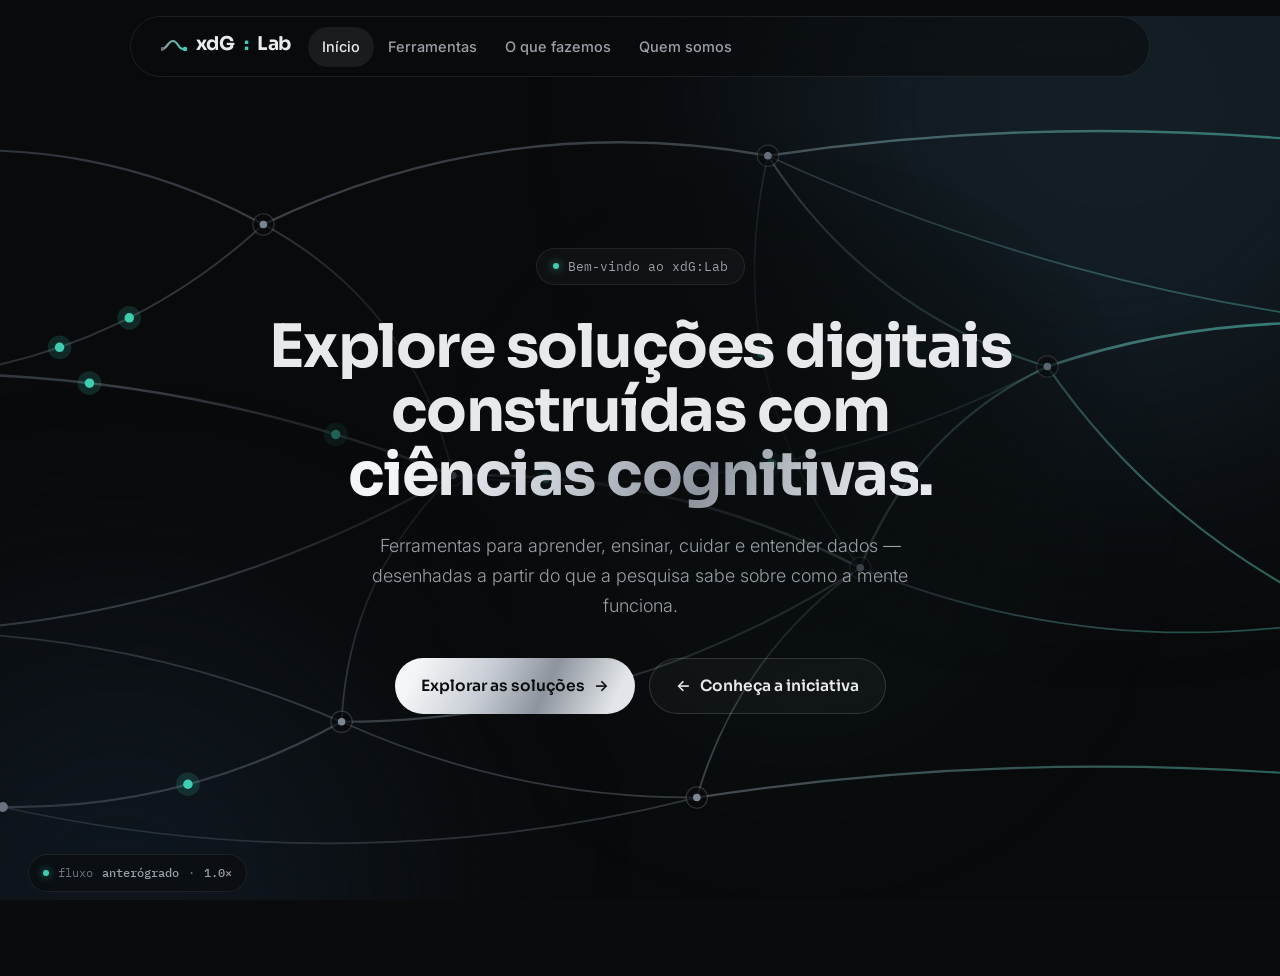
==== commit 18be55a7: "Built site for gh-pages" ====
--- a/index.html
+++ b/index.html
@@ -41,7 +41,7 @@
 <link href="site_libs/quarto-html/quarto-syntax-highlighting-dark-c283ae31748ff8d5804672a352b4afb6.css" rel="stylesheet" id="quarto-text-highlighting-styles">
 <script src="site_libs/bootstrap/bootstrap.min.js"></script>
 <link href="site_libs/bootstrap/bootstrap-icons.css" rel="stylesheet">
-<link href="site_libs/bootstrap/bootstrap-eaffe168637be133a2b420ab5c98b8c2.min.css" rel="stylesheet" append-hash="true" id="quarto-bootstrap" data-mode="dark">
+<link href="site_libs/bootstrap/bootstrap-06e1c2be1f5b95ba367cd060dcf623af.min.css" rel="stylesheet" append-hash="true" id="quarto-bootstrap" data-mode="dark">
 <script id="quarto-search-options" type="application/json">{
   "language": {
     "search-no-results-text": "Nenhum resultado",
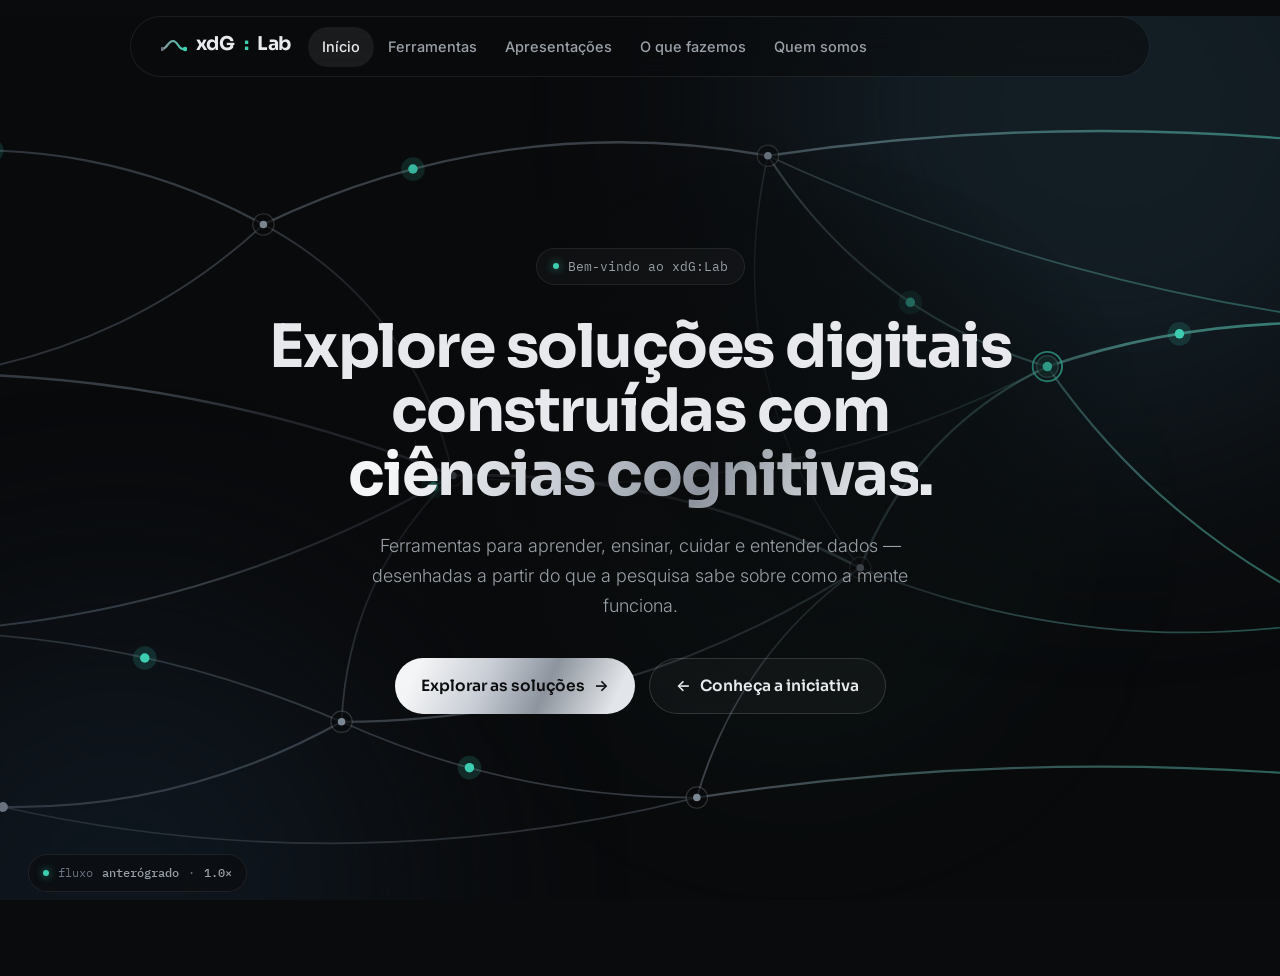
==== commit 91c7b40c: "Built site for gh-pages" ====
--- a/index.html
+++ b/index.html
@@ -41,7 +41,7 @@
 <link href="site_libs/quarto-html/quarto-syntax-highlighting-dark-c283ae31748ff8d5804672a352b4afb6.css" rel="stylesheet" id="quarto-text-highlighting-styles">
 <script src="site_libs/bootstrap/bootstrap.min.js"></script>
 <link href="site_libs/bootstrap/bootstrap-icons.css" rel="stylesheet">
-<link href="site_libs/bootstrap/bootstrap-06e1c2be1f5b95ba367cd060dcf623af.min.css" rel="stylesheet" append-hash="true" id="quarto-bootstrap" data-mode="dark">
+<link href="site_libs/bootstrap/bootstrap-dcfce3876b93136e4b459c240b31c7be.min.css" rel="stylesheet" append-hash="true" id="quarto-bootstrap" data-mode="dark">
 <script id="quarto-search-options" type="application/json">{
   "language": {
     "search-no-results-text": "Nenhum resultado",
@@ -96,6 +96,10 @@
 <span class="menu-text">Ferramentas</span></a>
   </li>  
   <li class="nav-item">
+    <a class="nav-link" href="./apresentacoes.html"> 
+<span class="menu-text">Apresentações</span></a>
+  </li>  
+  <li class="nav-item">
     <a class="nav-link" href="./fazemos.html"> 
 <span class="menu-text">O que fazemos</span></a>
   </li>  
